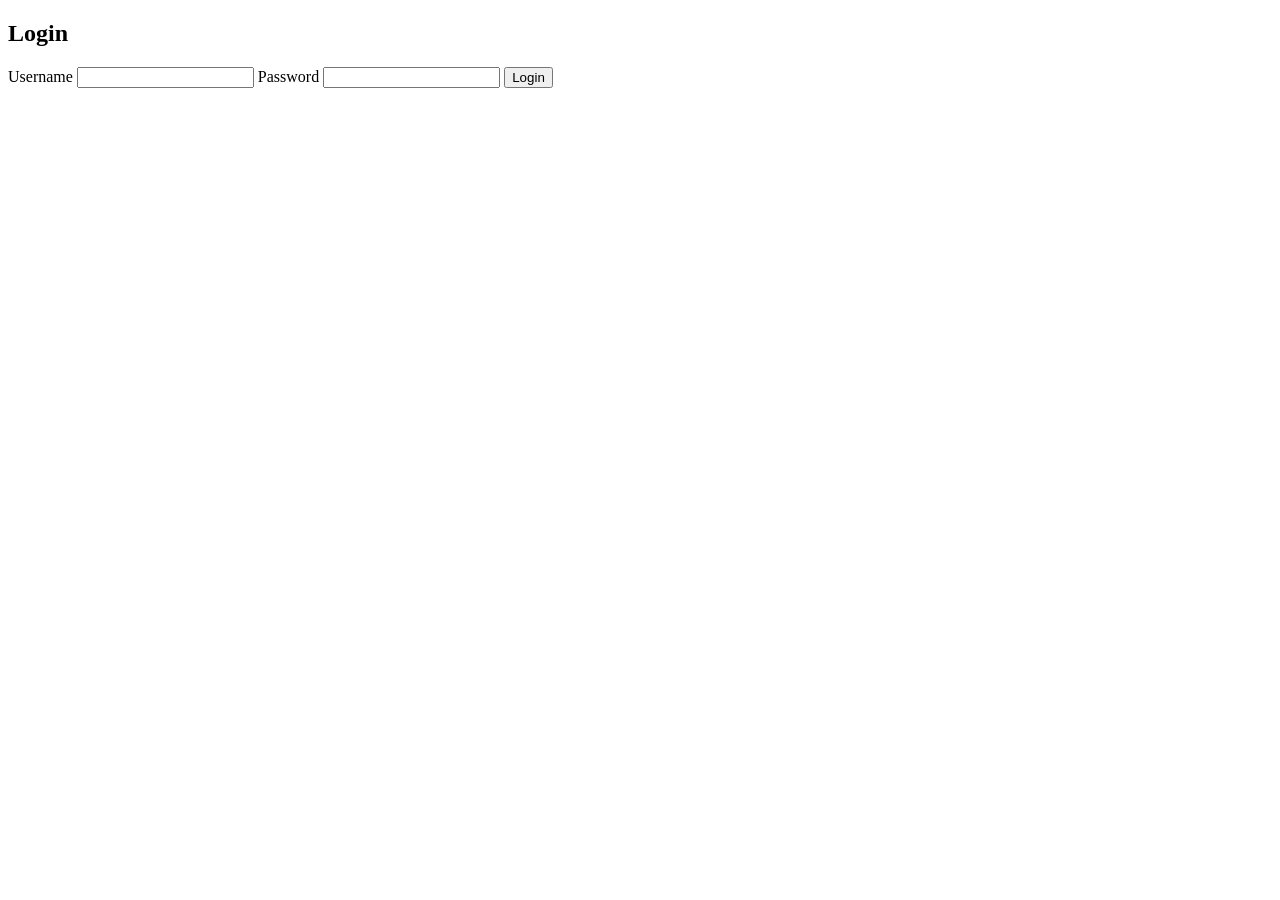
==== index.html @ 497db105 "first commit to my mock assessment" ====
<!DOCTYPE html>
<html lang="en">
<head>
    <meta charset="UTF-8">
    <meta http-equiv="X-UA-Compatible" content="IE=edge">
    <meta name="viewport" content="width=device-width, initial-scale=1.0">
    <title>Login</title>
    <link rel="stylesheet" href="styles.css">   

</head>
<body>
    
    <div class="login-container">
    <h2>Login</h2>

    <form id="loginForm">

        <label>Username</label>
        <input
            type="text"
            id="username"
            required
        >

        <label>Password</label>
        <input
            type="password"
            id="password"
            required
        >

        <button type="submit">
            Login
        </button>

        <p id="errorMessage"></p>

    </form>

</div>

<script src="js/login.js"></script>

</body>
</html>
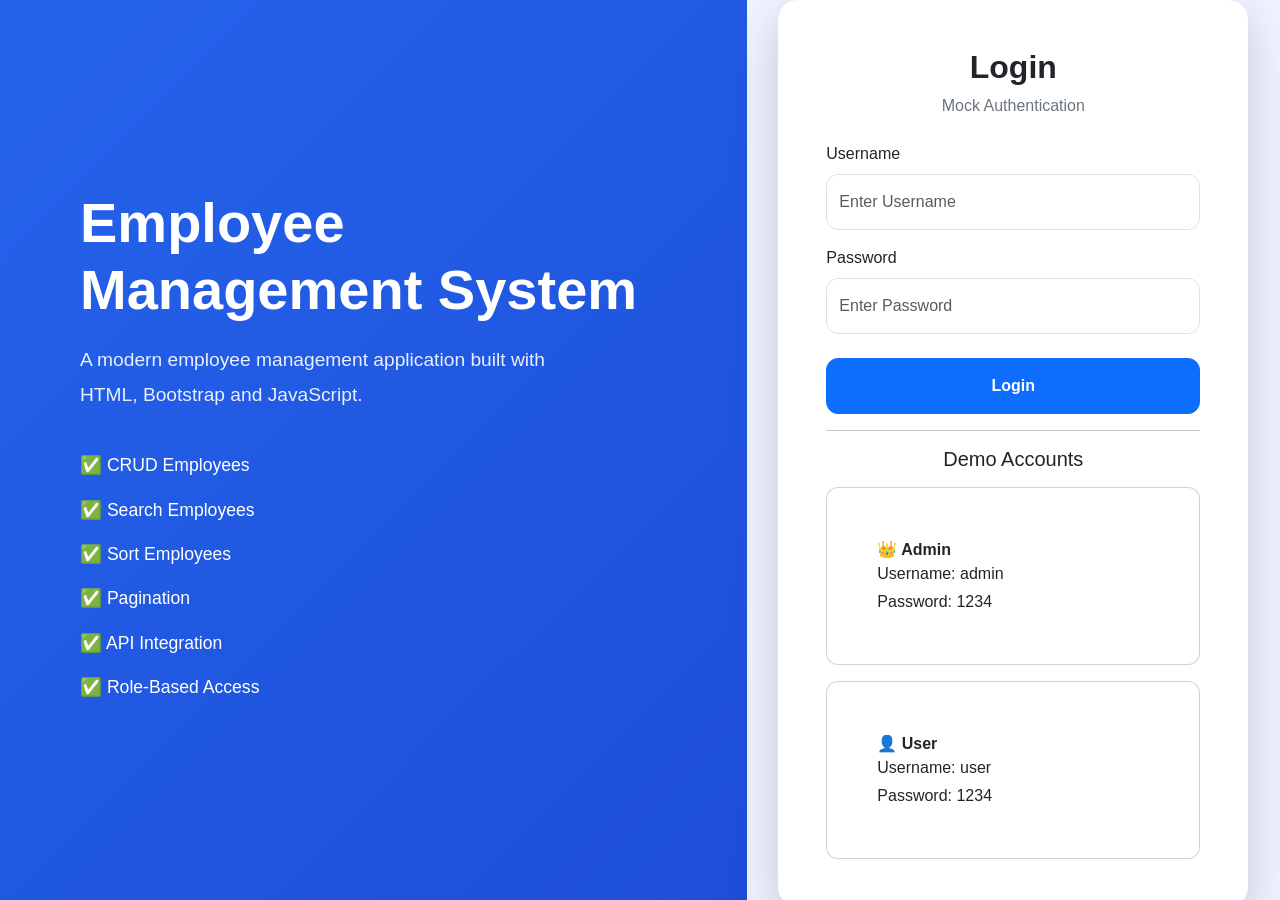
==== commit 00f916fb: "sana pumasa sa asssemsmt" ====
--- a/index.html
+++ b/index.html
@@ -1,45 +1,278 @@
 <!DOCTYPE html>
 <html lang="en">
+
 <head>
+
     <meta charset="UTF-8">
-    <meta http-equiv="X-UA-Compatible" content="IE=edge">
+
     <meta name="viewport" content="width=device-width, initial-scale=1.0">
-    <title>Login</title>
-    <link rel="stylesheet" href="styles.css">   
+
+    <title>Employee Management System</title>
+
+    <!-- Bootstrap -->
+    <link href="https://cdn.jsdelivr.net/npm/bootstrap@5.3.7/dist/css/bootstrap.min.css" rel="stylesheet">
+
+    <!-- Google Font -->
+    <link rel="preconnect" href="https://fonts.googleapis.com">
+
+    <link rel="preconnect" href="https://fonts.gstatic.com" crossorigin>
+
+    <link href="https://fonts.googleapis.com/css2?family=Inter:wght@400;500;600;700&display=swap" rel="stylesheet">
+
+    <link rel="stylesheet" href="css/login.css">
 
 </head>
+
 <body>
-    
-    <div class="login-container">
-    <h2>Login</h2>
-
-    <form id="loginForm">
-
-        <label>Username</label>
-        <input
-            type="text"
-            id="username"
-            required
-        >
-
-        <label>Password</label>
-        <input
-            type="password"
-            id="password"
-            required
-        >
-
-        <button type="submit">
-            Login
-        </button>
-
-        <p id="errorMessage"></p>
-
-    </form>
+<!-- ==========================================
+     LOADING SKELETON
+========================================== -->
+
+<div id="loginSkeleton">
+
+    <div class="container-fluid">
+
+        <div class="row min-vh-100">
+
+            <!-- LEFT PANEL SKELETON -->
+
+            <div class="col-lg-7 d-none d-lg-flex left-panel">
+
+                <div class="w-100">
+
+                    <div class="skeleton skeleton-heading mb-4"></div>
+
+                    <div class="skeleton skeleton-line mb-3"></div>
+
+                    <div class="skeleton skeleton-line mb-3"></div>
+
+                    <div class="skeleton skeleton-line mb-5"></div>
+
+                    <div class="skeleton skeleton-feature mb-3"></div>
+
+                    <div class="skeleton skeleton-feature mb-3"></div>
+
+                    <div class="skeleton skeleton-feature mb-3"></div>
+
+                    <div class="skeleton skeleton-feature mb-3"></div>
+
+                    <div class="skeleton skeleton-feature"></div>
+
+                </div>
+
+            </div>
+
+            <!-- RIGHT PANEL SKELETON -->
+
+            <div class="col-lg-5 d-flex justify-content-center align-items-center">
+
+                <div class="skeleton-card">
+
+                    <div class="skeleton skeleton-title"></div>
+
+                    <div class="skeleton skeleton-subtitle"></div>
+
+                    <div class="skeleton skeleton-input"></div>
+
+                    <div class="skeleton skeleton-input"></div>
+
+                    <div class="skeleton skeleton-button"></div>
+
+                    <div class="skeleton skeleton-demo"></div>
+
+                    <div class="skeleton skeleton-demo"></div>
+
+                </div>
+
+            </div>
+
+        </div>
+
+    </div>
 
 </div>
 
-<script src="js/login.js"></script>
+    <!-- ==========================================
+         LOGIN CONTENT
+    =========================================== -->
+
+    <div id="loginContent" hidden>
+
+        <main class="container-fluid">
+
+            <div class="row min-vh-100">
+
+                <!-- LEFT PANEL -->
+
+                <div class="col-lg-7 d-none d-lg-flex left-panel">
+
+                    <div>
+
+                        <h1>Employee Management System</h1>
+
+                        <p>
+
+                            A modern employee management application built with
+                            HTML, Bootstrap and JavaScript.
+
+                        </p>
+
+                        <div class="feature">✅ CRUD Employees</div>
+
+                        <div class="feature">✅ Search Employees</div>
+
+                        <div class="feature">✅ Sort Employees</div>
+
+                        <div class="feature">✅ Pagination</div>
+
+                        <div class="feature">✅ API Integration</div>
+
+                        <div class="feature">✅ Role-Based Access</div>
+
+                    </div>
+
+                </div>
+
+                <!-- RIGHT PANEL -->
+
+                <div class="col-lg-5 d-flex justify-content-center align-items-center">
+
+                    <div class="card login-card border-0 shadow-lg">
+
+                        <div class="card-body p-5">
+
+                            <div class="text-center mb-4">
+
+                                <h2 class="fw-bold">
+
+                                    Login
+
+                                </h2>
+
+                                <p class="text-secondary">
+
+                                    Mock Authentication
+
+                                </p>
+
+                            </div>
+
+                            <form id="loginForm">
+
+                                <div class="mb-3">
+
+                                    <label class="form-label">
+
+                                        Username
+
+                                    </label>
+
+                                    <input
+                                        type="text"
+                                        id="username"
+                                        class="form-control"
+                                        placeholder="Enter Username"
+                                        required>
+
+                                </div>
+
+                                <div class="mb-4">
+
+                                    <label class="form-label">
+
+                                        Password
+
+                                    </label>
+
+                                    <input
+                                        type="password"
+                                        id="password"
+                                        class="form-control"
+                                        placeholder="Enter Password"
+                                        required>
+
+                                </div>
+
+                                <button
+                                    type="submit"
+                                    class="btn btn-primary w-100">
+
+                                    Login
+
+                                </button>
+
+                                <p id="errorMessage" class="mt-3"></p>
+
+                            </form>
+
+                            <hr>
+
+                            <h5 class="text-center mb-3">
+
+                                Demo Accounts
+
+                            </h5>
+
+                            <div class="card account-card mb-3">
+
+                                <div class="card-body">
+
+                                    <strong>👑 Admin</strong>
+
+                                    <p class="mb-1">
+
+                                        Username: admin
+
+                                    </p>
+
+                                    <p class="mb-0">
+
+                                        Password: 1234
+
+                                    </p>
+
+                                </div>
+
+                            </div>
+
+                            <div class="card account-card">
+
+                                <div class="card-body">
+
+                                    <strong>👤 User</strong>
+
+                                    <p class="mb-1">
+
+                                        Username: user
+
+                                    </p>
+
+                                    <p class="mb-0">
+
+                                        Password: 1234
+
+                                    </p>
+
+                                </div>
+
+                            </div>
+
+                        </div>
+
+                    </div>
+
+                </div>
+
+            </div>
+
+        </main>
+
+    </div>
+
+    <script src="https://cdn.jsdelivr.net/npm/bootstrap@5.3.7/dist/js/bootstrap.bundle.min.js"></script>
+
+    <script src="js/login.js"></script>
 
 </body>
-</html>+
+</html>
--- a/css/login.css
+++ b/css/login.css
@@ -0,0 +1,368 @@
+/* ==========================
+   GLOBAL
+========================== */
+
+body{
+
+    font-family:"Inter",sans-serif;
+
+    background:#eef3ff;
+
+}
+
+/* ==========================
+   LEFT PANEL
+========================== */
+
+.left-panel{
+
+    background:linear-gradient(135deg,#2563eb,#1d4ed8);
+
+    color:white;
+
+    display:flex;
+
+    justify-content:center;
+
+    align-items:center;
+
+    padding:80px;
+
+}
+
+.left-panel h1{
+
+    font-size:3.5rem;
+
+    font-weight:700;
+
+    margin-bottom:20px;
+
+}
+
+.left-panel p{
+
+    font-size:1.2rem;
+
+    opacity:.9;
+
+    line-height:1.8;
+
+    max-width:520px;
+
+    margin-bottom:40px;
+
+}
+
+.feature{
+
+    font-size:1.1rem;
+
+    margin-bottom:18px;
+
+}
+
+/* ==========================
+   LOGIN CARD
+========================== */
+
+.login-card{
+
+    width:100%;
+
+    max-width:470px;
+
+    border-radius:20px;
+
+}
+
+.card-body{
+
+    padding:50px;
+
+}
+
+/* ==========================
+   FORM
+========================== */
+
+.form-control{
+
+    height:56px;
+
+    border-radius:12px;
+
+}
+
+.form-control:focus{
+
+    box-shadow:0 0 0 .25rem rgba(37,99,235,.18);
+
+    border-color:#2563eb;
+
+}
+
+/* ==========================
+   BUTTON
+========================== */
+
+.btn{
+
+    height:56px;
+
+    font-weight:600;
+
+    border-radius:12px;
+
+    transition:.25s;
+
+}
+
+.btn:hover{
+
+    transform:translateY(-2px);
+
+}
+
+/* ==========================
+   DEMO ACCOUNT
+========================== */
+
+.account-card{
+
+    border-radius:12px;
+
+    transition:.25s;
+
+}
+
+.account-card:hover{
+
+    transform:translateY(-4px);
+
+    box-shadow:0 .75rem 1.5rem rgba(0,0,0,.15);
+
+}
+
+/* ==========================
+   ERROR
+========================== */
+
+#errorMessage{
+
+    color:#dc2626;
+
+    text-align:center;
+
+    font-weight:600;
+
+}
+
+/* ==========================
+   TABLET & MOBILE
+========================== */
+
+@media(max-width:991px){
+
+    body{
+
+        background:linear-gradient(135deg,#2563eb,#1d4ed8);
+
+    }
+
+    .login-card{
+
+        max-width:450px;
+
+        margin:25px;
+
+    }
+
+    .card-body{
+
+        padding:30px;
+
+    }
+
+}
+
+/* ==========================
+   SMALL PHONES
+========================== */
+
+@media(max-width:576px){
+
+    .card-body{
+
+        padding:25px;
+
+    }
+
+}
+
+/* ==========================
+   LOGIN SKELETON
+========================== */
+
+#loginSkeleton{
+
+    min-height:100vh;
+
+    display:flex;
+
+    justify-content:center;
+
+    align-items:center;
+
+    background:#eef3ff;
+
+}
+
+.skeleton-card{
+
+    width:100%;
+
+    max-width:470px;
+
+    background:white;
+
+    border-radius:20px;
+
+    padding:40px;
+
+    box-shadow:0 20px 40px rgba(0,0,0,.08);
+
+}
+
+.skeleton{
+
+    border-radius:12px;
+
+    background:linear-gradient(
+        90deg,
+        #e5e7eb 25%,
+        #f3f4f6 50%,
+        #e5e7eb 75%
+    );
+
+    background-size:400% 100%;
+
+    animation:shimmer 1.2s linear infinite;
+
+}
+
+.skeleton-title{
+
+    height:36px;
+
+    width:70%;
+
+    margin:0 auto 20px;
+
+}
+
+.skeleton-subtitle{
+
+    height:18px;
+
+    width:45%;
+
+    margin:0 auto 35px;
+
+}
+
+.skeleton-input{
+
+    height:56px;
+
+    margin-bottom:20px;
+
+}
+
+.skeleton-button{
+
+    height:56px;
+
+    margin-top:10px;
+
+    margin-bottom:35px;
+
+}
+
+.skeleton-demo{
+
+    height:80px;
+
+    margin-bottom:18px;
+
+}
+
+.skeleton-heading{
+
+    width:70%;
+
+    height:48px;
+
+}
+
+.skeleton-line{
+
+    width:90%;
+
+    height:18px;
+
+}
+
+.skeleton-feature{
+
+    width:55%;
+
+    height:22px;
+
+}
+
+@keyframes shimmer{
+
+    0%{
+
+        background-position:-400px 0;
+
+    }
+
+    100%{
+
+        background-position:400px 0;
+
+    }
+
+}
+
+/* Mobile Skeleton */
+
+@media(max-width:991px){
+
+    #loginSkeleton{
+
+        background:linear-gradient(135deg,#2563eb,#1d4ed8);
+
+        padding:20px;
+
+    }
+
+    .skeleton-card{
+
+        max-width:450px;
+
+    }
+
+}
+
+@media(max-width:576px){
+
+    .skeleton-card{
+
+        padding:25px;
+
+    }
+
+}
